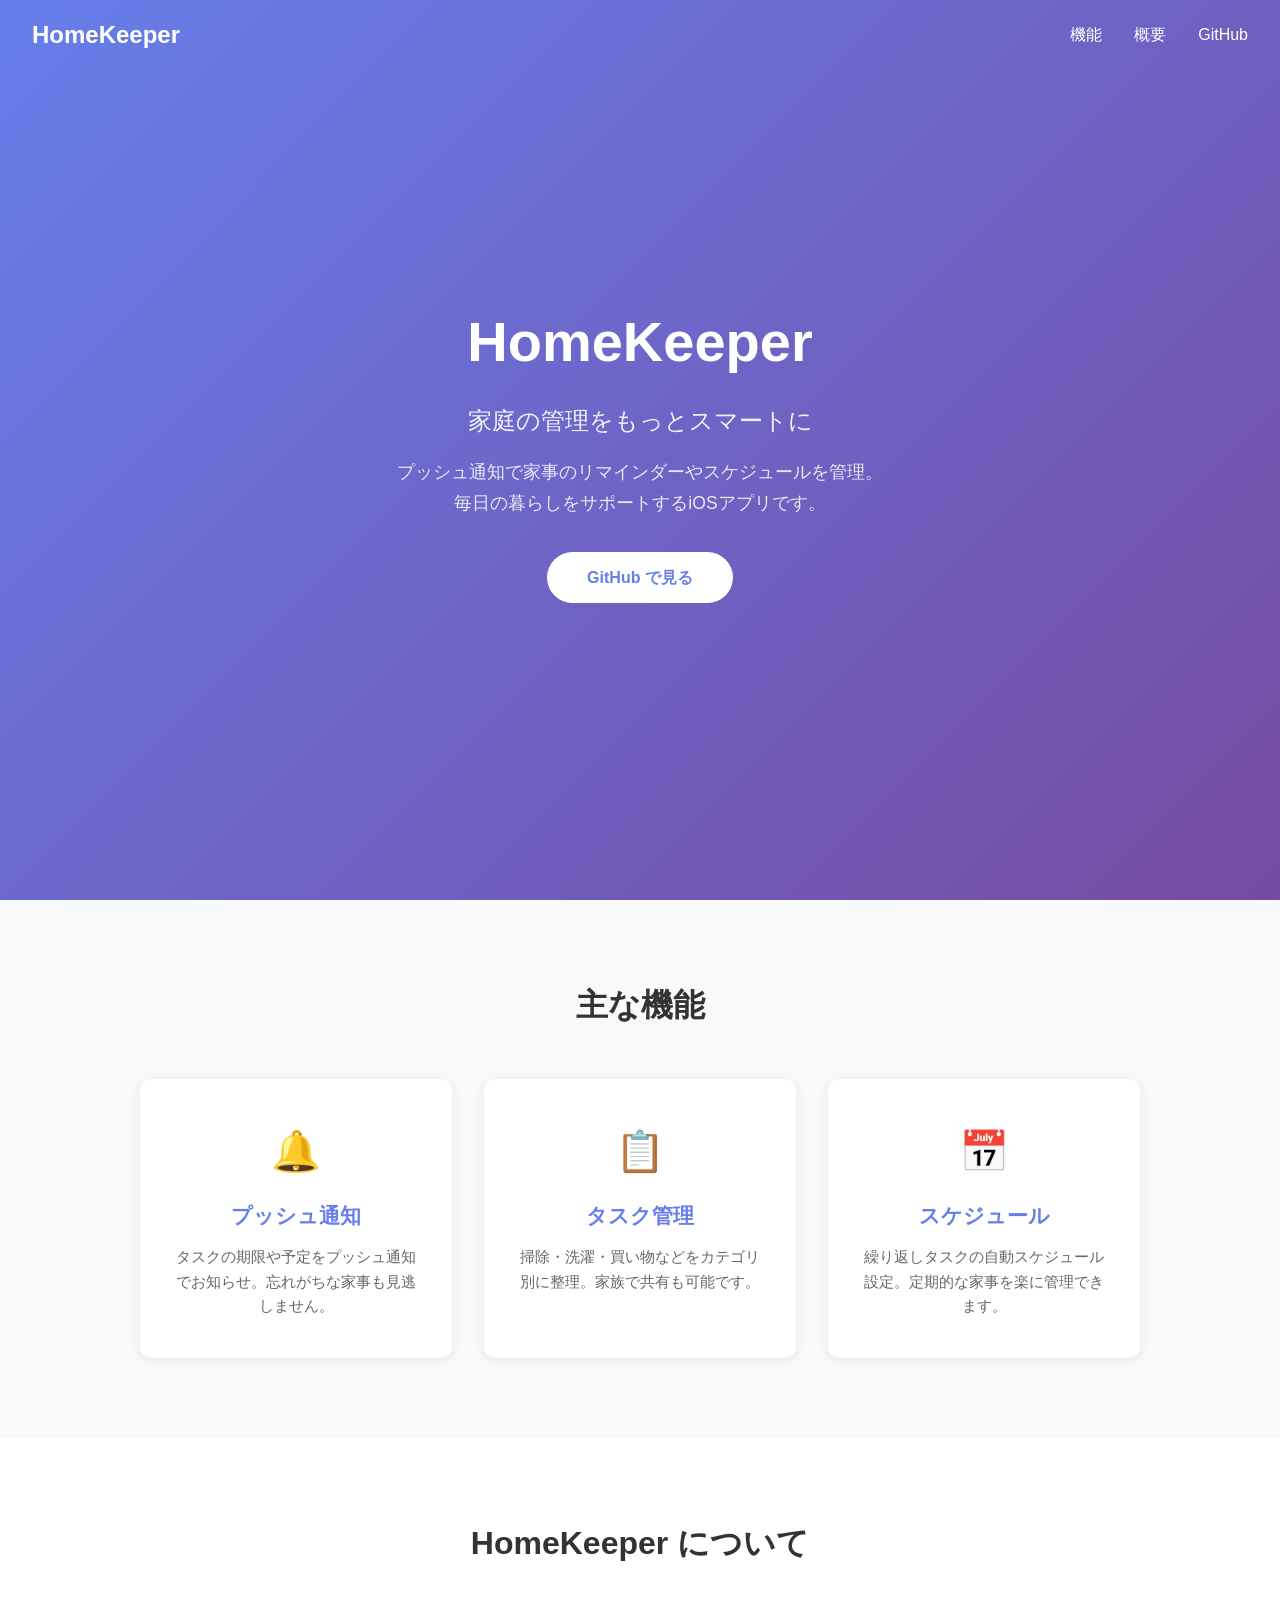
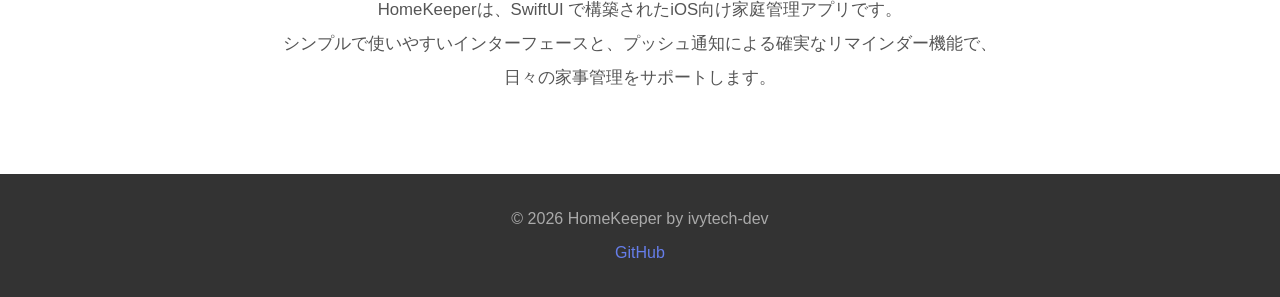
==== docs/index.html @ bed982c3 "Add project structure with LP, iOS app, and push notification management - README.md: project overvi" ====
<!DOCTYPE html>
<html lang="ja">
<head>
  <meta charset="UTF-8">
  <meta name="viewport" content="width=device-width, initial-scale=1.0">
  <title>HomeKeeper - 家庭管理アプリ</title>
  <link rel="stylesheet" href="css/style.css">
</head>
<body>
  <header class="hero">
    <nav class="nav">
      <div class="nav-brand">HomeKeeper</div>
      <ul class="nav-links">
        <li><a href="#features">機能</a></li>
        <li><a href="#about">概要</a></li>
        <li><a href="https://github.com/ivytech-dev/HomeKeeper">GitHub</a></li>
      </ul>
    </nav>
    <div class="hero-content">
      <h1>HomeKeeper</h1>
      <p class="hero-subtitle">家庭の管理をもっとスマートに</p>
      <p class="hero-description">プッシュ通知で家事のリマインダーやスケジュールを管理。<br>毎日の暮らしをサポートするiOSアプリです。</p>
      <a href="https://github.com/ivytech-dev/HomeKeeper" class="cta-button">GitHub で見る</a>
    </div>
  </header>

  <section id="features" class="features">
    <h2>主な機能</h2>
    <div class="feature-grid">
      <div class="feature-card">
        <div class="feature-icon">&#128276;</div>
        <h3>プッシュ通知</h3>
        <p>タスクの期限や予定をプッシュ通知でお知らせ。忘れがちな家事も見逃しません。</p>
      </div>
      <div class="feature-card">
        <div class="feature-icon">&#128203;</div>
        <h3>タスク管理</h3>
        <p>掃除・洗濯・買い物などをカテゴリ別に整理。家族で共有も可能です。</p>
      </div>
      <div class="feature-card">
        <div class="feature-icon">&#128197;</div>
        <h3>スケジュール</h3>
        <p>繰り返しタスクの自動スケジュール設定。定期的な家事を楽に管理できます。</p>
      </div>
    </div>
  </section>

  <section id="about" class="about">
    <h2>HomeKeeper について</h2>
    <p>HomeKeeperは、SwiftUI で構築されたiOS向け家庭管理アプリです。<br>
    シンプルで使いやすいインターフェースと、プッシュ通知による確実なリマインダー機能で、<br>
    日々の家事管理をサポートします。</p>
  </section>

  <footer class="footer">
    <p>&copy; 2026 HomeKeeper by ivytech-dev</p>
    <p><a href="https://github.com/ivytech-dev/HomeKeeper">GitHub</a></p>
  </footer>
</body>
</html>
---- docs/css/style.css ----
* {
  margin: 0;
  padding: 0;
  box-sizing: border-box;
}

body {
  font-family: -apple-system, BlinkMacSystemFont, "Hiragino Sans", "Hiragino Kaku Gothic ProN", Meiryo, sans-serif;
  color: #333;
  line-height: 1.6;
}

/* Navigation */
.nav {
  display: flex;
  justify-content: space-between;
  align-items: center;
  padding: 1rem 2rem;
  position: absolute;
  top: 0;
  left: 0;
  right: 0;
  z-index: 10;
}

.nav-brand {
  font-size: 1.5rem;
  font-weight: 700;
  color: #fff;
}

.nav-links {
  list-style: none;
  display: flex;
  gap: 2rem;
}

.nav-links a {
  color: #fff;
  text-decoration: none;
  font-weight: 500;
  transition: opacity 0.2s;
}

.nav-links a:hover {
  opacity: 0.8;
}

/* Hero */
.hero {
  background: linear-gradient(135deg, #667eea 0%, #764ba2 100%);
  color: #fff;
  min-height: 100vh;
  display: flex;
  flex-direction: column;
  justify-content: center;
  align-items: center;
  text-align: center;
  padding: 2rem;
  position: relative;
}

.hero-content h1 {
  font-size: 3.5rem;
  font-weight: 800;
  margin-bottom: 1rem;
}

.hero-subtitle {
  font-size: 1.5rem;
  font-weight: 300;
  margin-bottom: 1rem;
  opacity: 0.9;
}

.hero-description {
  font-size: 1.1rem;
  opacity: 0.85;
  margin-bottom: 2rem;
  line-height: 1.8;
}

.cta-button {
  display: inline-block;
  padding: 0.8rem 2.5rem;
  background: #fff;
  color: #667eea;
  text-decoration: none;
  border-radius: 50px;
  font-weight: 600;
  font-size: 1rem;
  transition: transform 0.2s, box-shadow 0.2s;
}

.cta-button:hover {
  transform: translateY(-2px);
  box-shadow: 0 8px 25px rgba(0, 0, 0, 0.15);
}

/* Features */
.features {
  padding: 5rem 2rem;
  text-align: center;
  background: #f8f9fa;
}

.features h2 {
  font-size: 2rem;
  margin-bottom: 3rem;
  color: #333;
}

.feature-grid {
  display: grid;
  grid-template-columns: repeat(auto-fit, minmax(280px, 1fr));
  gap: 2rem;
  max-width: 1000px;
  margin: 0 auto;
}

.feature-card {
  background: #fff;
  padding: 2.5rem 2rem;
  border-radius: 12px;
  box-shadow: 0 2px 12px rgba(0, 0, 0, 0.08);
  transition: transform 0.2s;
}

.feature-card:hover {
  transform: translateY(-4px);
}

.feature-icon {
  font-size: 2.5rem;
  margin-bottom: 1rem;
}

.feature-card h3 {
  font-size: 1.3rem;
  margin-bottom: 0.8rem;
  color: #667eea;
}

.feature-card p {
  color: #666;
  font-size: 0.95rem;
}

/* About */
.about {
  padding: 5rem 2rem;
  text-align: center;
  max-width: 800px;
  margin: 0 auto;
}

.about h2 {
  font-size: 2rem;
  margin-bottom: 1.5rem;
}

.about p {
  color: #555;
  font-size: 1.05rem;
  line-height: 2;
}

/* Footer */
.footer {
  background: #333;
  color: #aaa;
  text-align: center;
  padding: 2rem;
}

.footer a {
  color: #667eea;
  text-decoration: none;
}

.footer p + p {
  margin-top: 0.5rem;
}

/* Responsive */
@media (max-width: 768px) {
  .hero-content h1 {
    font-size: 2.5rem;
  }

  .hero-subtitle {
    font-size: 1.2rem;
  }

  .nav-links {
    gap: 1rem;
    font-size: 0.9rem;
  }

  .feature-grid {
    grid-template-columns: 1fr;
  }
}
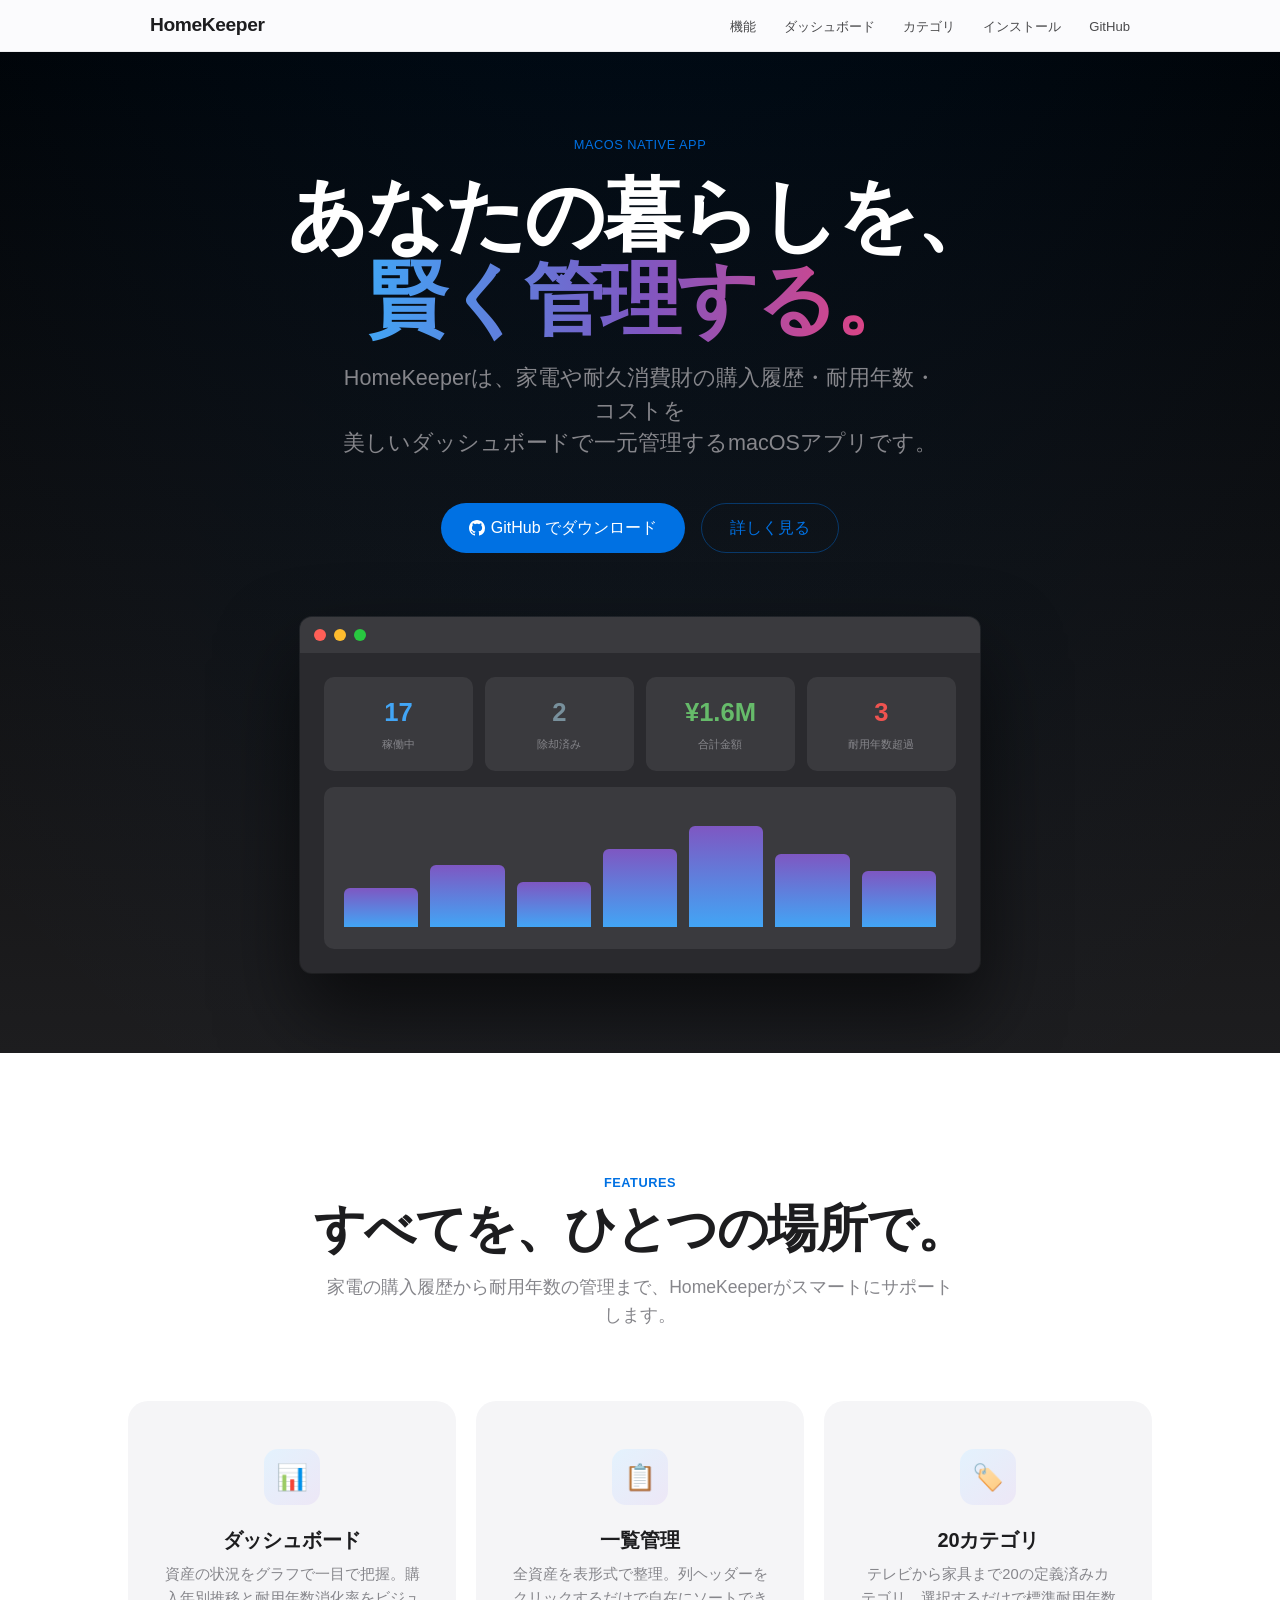
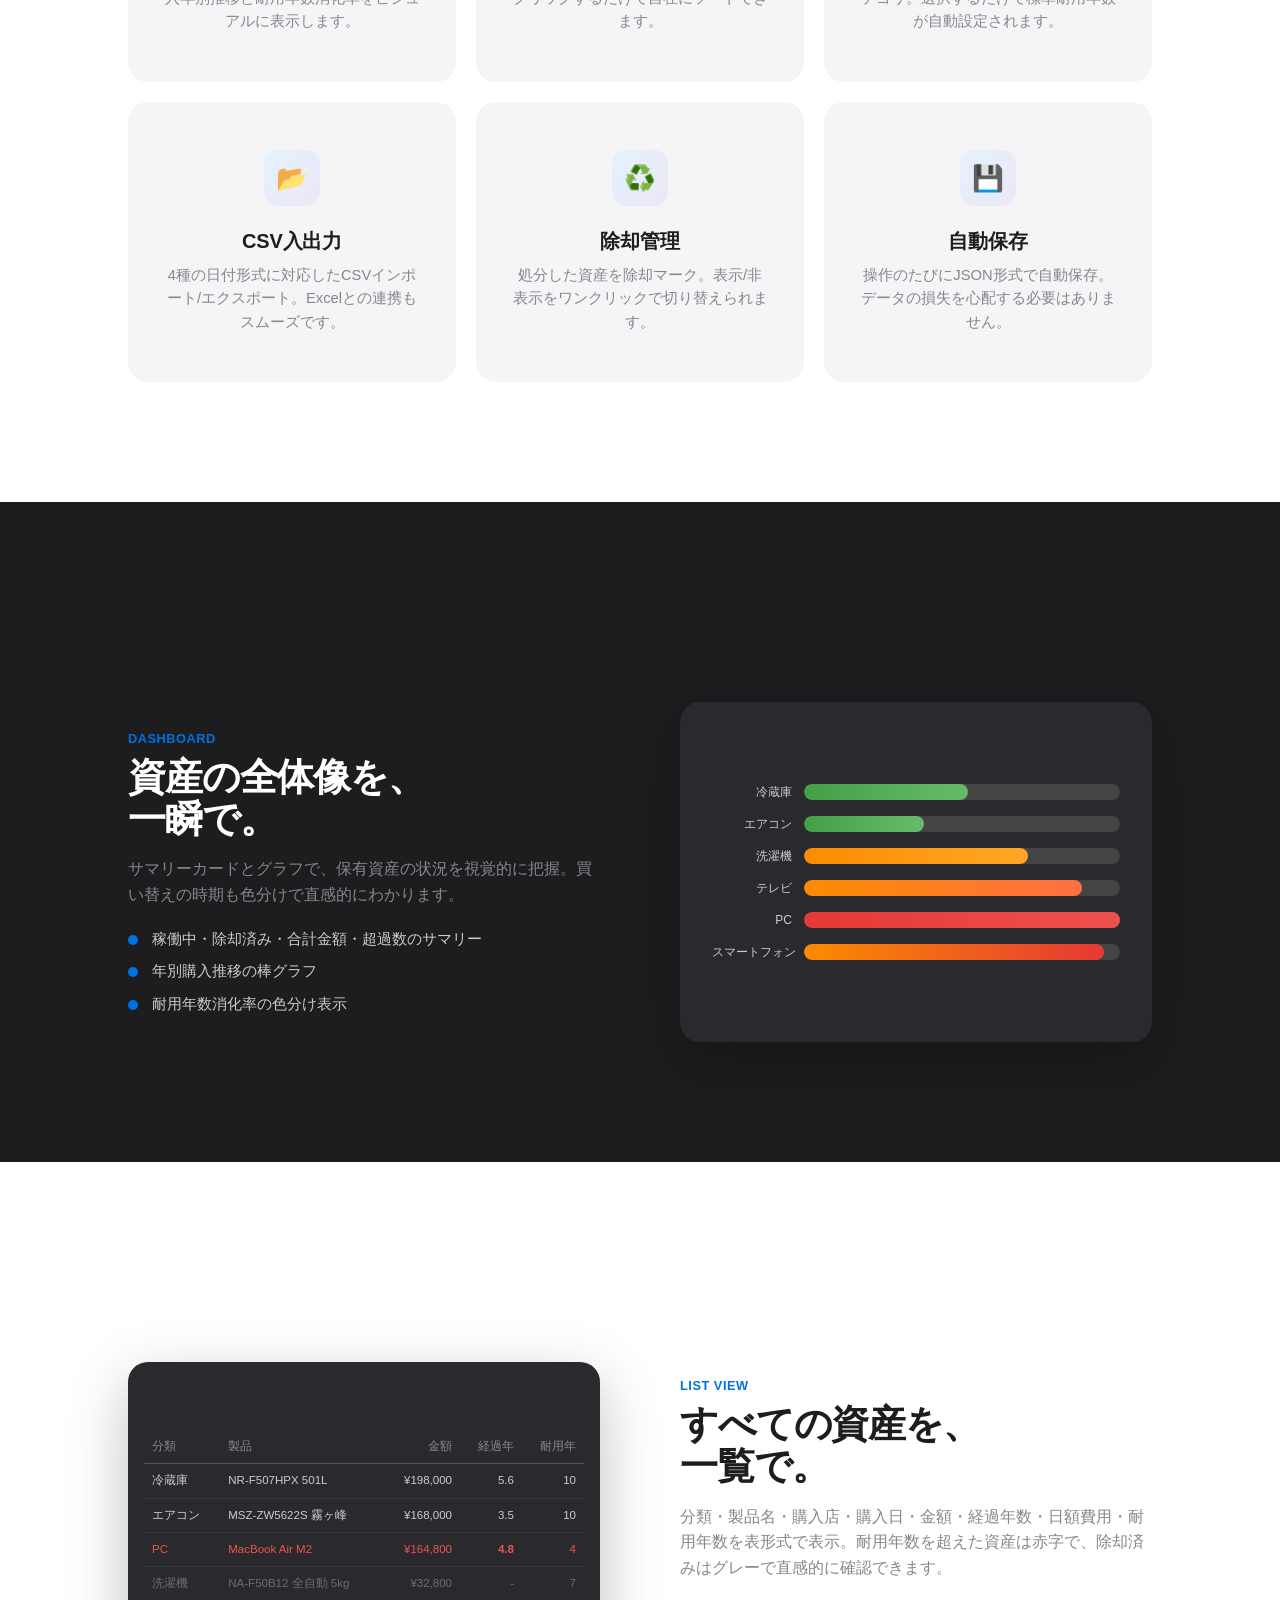
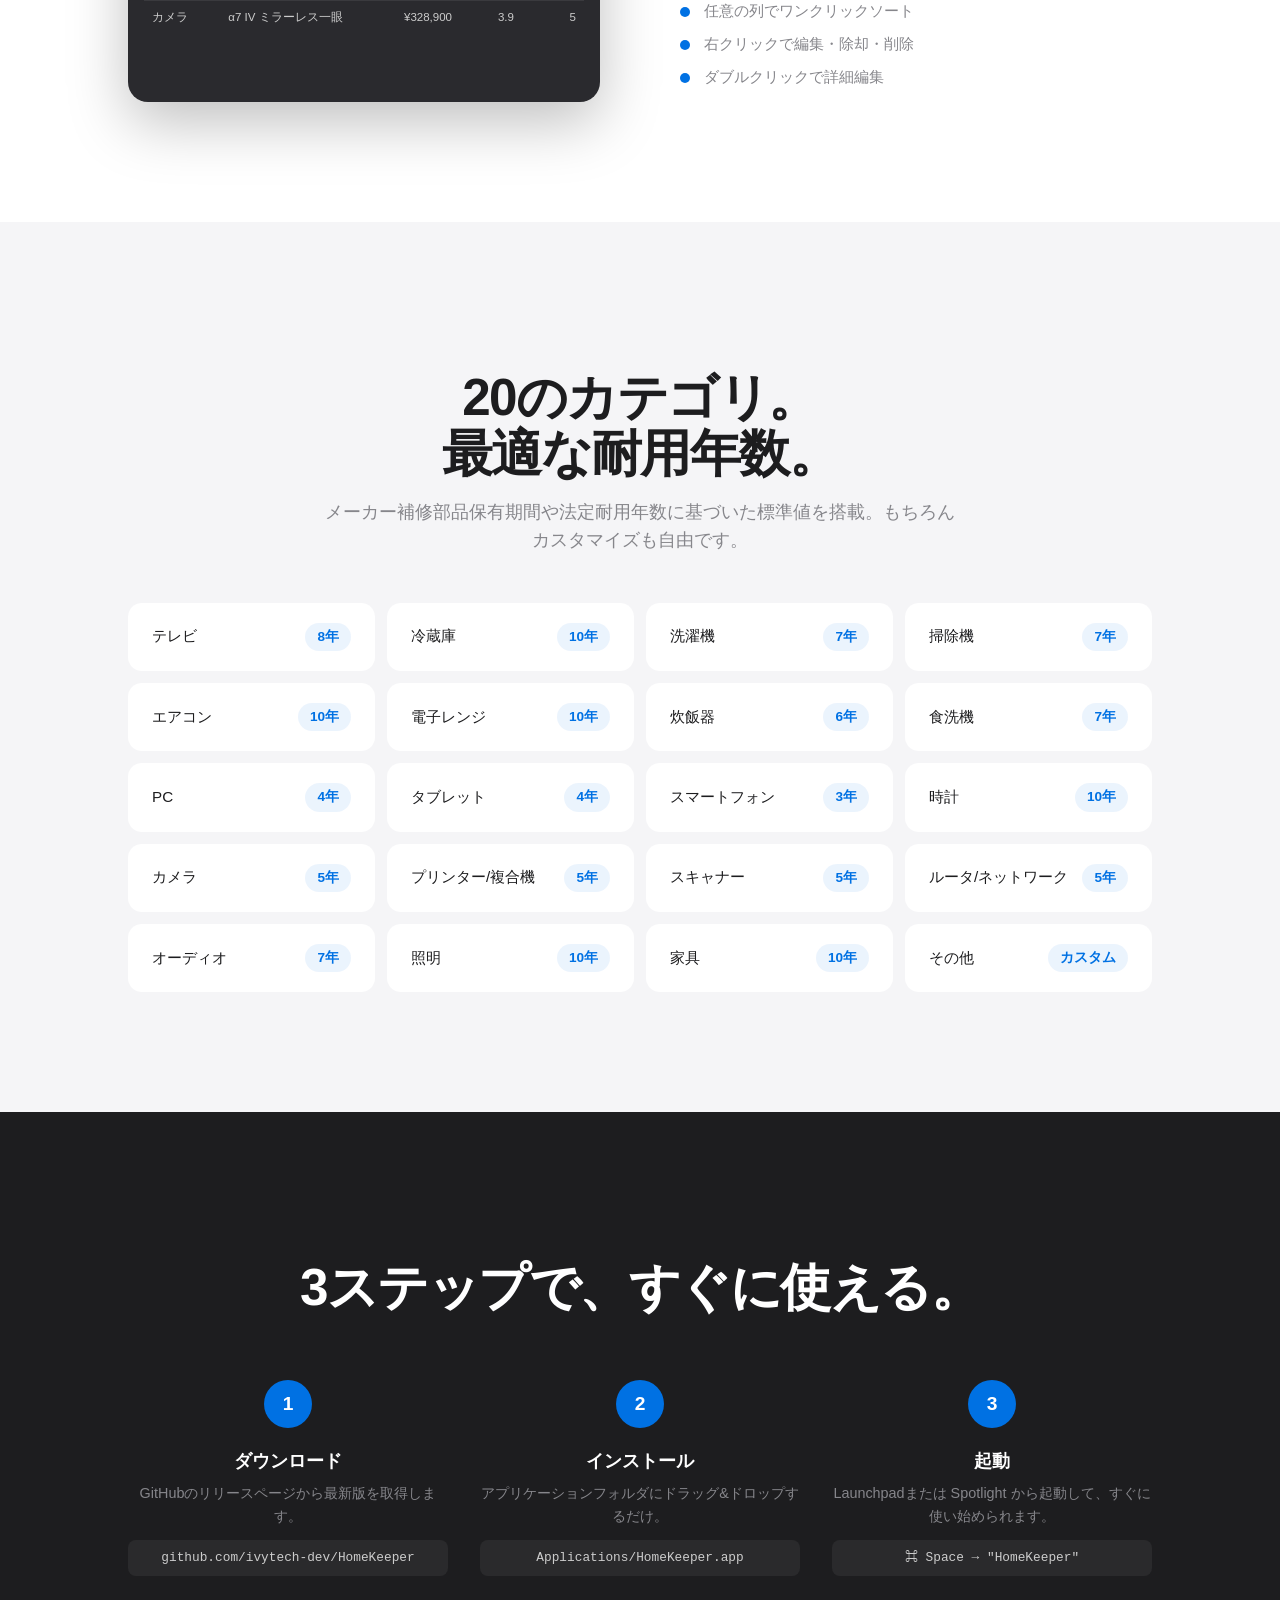
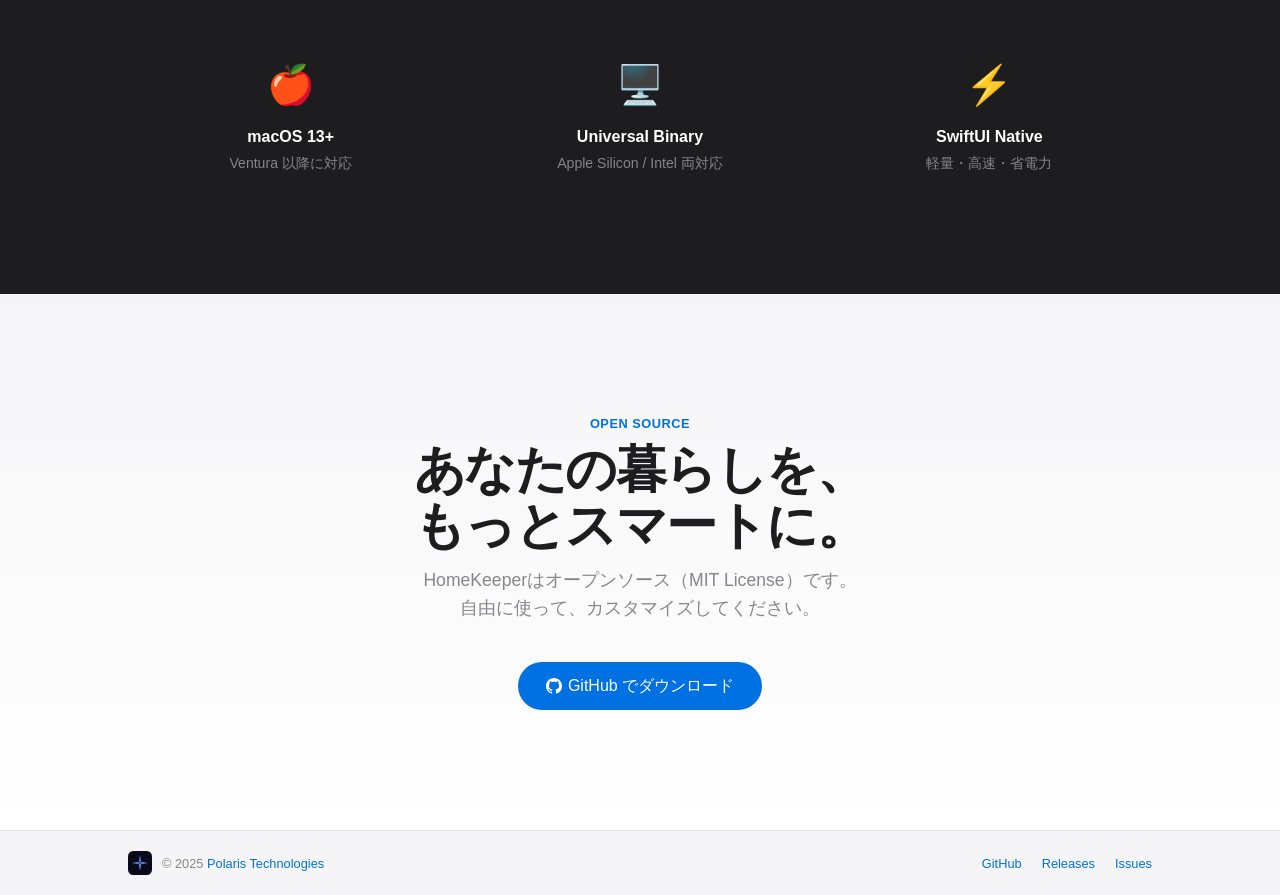
==== commit c7fd773b: "Rebuild LP and app based on IVYTECH data for macOS asset management - Replace LP with Apple-style la" ====
--- a/docs/index.html
+++ b/docs/index.html
@@ -1,60 +1,712 @@
 <!DOCTYPE html>
 <html lang="ja">
 <head>
-  <meta charset="UTF-8">
-  <meta name="viewport" content="width=device-width, initial-scale=1.0">
-  <title>HomeKeeper - 家庭管理アプリ</title>
-  <link rel="stylesheet" href="css/style.css">
+    <meta charset="UTF-8">
+    <meta name="viewport" content="width=device-width, initial-scale=1.0">
+    <title>HomeKeeper - 家電・耐久消費財管理アプリ for macOS</title>
+    <meta name="description" content="HomeKeeperは、macOSネイティブの家電・耐久消費財管理アプリです。購入履歴、耐用年数、コストを美しいダッシュボードで一元管理。">
+    <style>
+        *, *::before, *::after { margin: 0; padding: 0; box-sizing: border-box; }
+
+        :root {
+            --blue: #0071e3;
+            --blue-hover: #0077ED;
+            --black: #1d1d1f;
+            --gray-dark: #86868b;
+            --gray-light: #f5f5f7;
+            --white: #ffffff;
+            --nav-h: 52px;
+        }
+
+        html { scroll-behavior: smooth; -webkit-font-smoothing: antialiased; }
+
+        body {
+            font-family: -apple-system, BlinkMacSystemFont, 'SF Pro Display', 'SF Pro Text', 'Helvetica Neue', Arial, sans-serif;
+            color: var(--black);
+            background: var(--white);
+            line-height: 1.5;
+            overflow-x: hidden;
+        }
+
+        /* ── Nav ────────────────────────────────── */
+        nav {
+            position: fixed; top: 0; width: 100%; z-index: 100;
+            height: var(--nav-h);
+            background: rgba(251,251,253,0.8);
+            backdrop-filter: saturate(180%) blur(20px);
+            -webkit-backdrop-filter: saturate(180%) blur(20px);
+            border-bottom: 1px solid rgba(0,0,0,0.06);
+        }
+        .nav-inner {
+            max-width: 1024px; margin: 0 auto; height: 100%;
+            padding: 0 22px;
+            display: flex; align-items: center; justify-content: space-between;
+        }
+        .nav-logo {
+            font-size: 1.2rem; font-weight: 700; color: var(--black);
+            text-decoration: none; letter-spacing: -0.02em;
+        }
+        .nav-links { display: flex; gap: 28px; list-style: none; }
+        .nav-links a {
+            color: var(--black); text-decoration: none;
+            font-size: 0.82rem; font-weight: 400; opacity: 0.8;
+            transition: opacity 0.3s;
+        }
+        .nav-links a:hover { opacity: 1; }
+
+        @media (max-width: 734px) {
+            .nav-links { gap: 16px; }
+            .nav-links a { font-size: 0.75rem; }
+        }
+
+        /* ── Hero (Dark) ────────────────────────── */
+        .hero {
+            margin-top: var(--nav-h);
+            min-height: calc(100vh - var(--nav-h));
+            background: linear-gradient(180deg, #000 0%, #1d1d1f 100%);
+            display: flex; align-items: center; justify-content: center;
+            text-align: center; padding: 80px 24px;
+            position: relative; overflow: hidden;
+        }
+        .hero::before {
+            content: '';
+            position: absolute; top: -50%; left: -50%;
+            width: 200%; height: 200%;
+            background: radial-gradient(ellipse at 50% 0%, rgba(0,113,227,0.12) 0%, transparent 60%);
+            pointer-events: none;
+        }
+        .hero-inner { position: relative; max-width: 800px; }
+        .hero-badge {
+            display: inline-block;
+            font-size: 0.8rem; font-weight: 500; letter-spacing: 0.04em;
+            color: var(--blue); margin-bottom: 20px;
+            text-transform: uppercase;
+        }
+        .hero h1 {
+            font-size: clamp(3rem, 8vw, 5rem);
+            font-weight: 700; letter-spacing: -0.04em;
+            line-height: 1.05; color: #fff;
+            margin-bottom: 20px;
+        }
+        .hero h1 .gradient {
+            background: linear-gradient(90deg, #42a5f5, #7e57c2, #ec407a);
+            -webkit-background-clip: text; -webkit-text-fill-color: transparent;
+            background-clip: text;
+        }
+        .hero-sub {
+            font-size: clamp(1.05rem, 2.5vw, 1.35rem);
+            color: var(--gray-dark); font-weight: 400;
+            max-width: 600px; margin: 0 auto 44px;
+            line-height: 1.5;
+        }
+        .hero-cta { display: flex; gap: 16px; justify-content: center; flex-wrap: wrap; }
+        .btn {
+            display: inline-flex; align-items: center; gap: 6px;
+            font-family: inherit; font-size: 1rem; font-weight: 400;
+            border: none; border-radius: 980px; cursor: pointer;
+            padding: 12px 28px; text-decoration: none;
+            transition: background 0.3s, transform 0.2s;
+        }
+        .btn-blue { background: var(--blue); color: #fff; }
+        .btn-blue:hover { background: var(--blue-hover); }
+        .btn-outline {
+            background: transparent; color: var(--blue);
+            border: 1px solid rgba(0,113,227,0.4);
+        }
+        .btn-outline:hover { background: rgba(0,113,227,0.08); }
+        .btn svg { width: 16px; height: 16px; fill: currentColor; }
+
+        .hero-app-preview {
+            margin-top: 64px;
+            max-width: 680px; width: 100%; margin-left: auto; margin-right: auto;
+        }
+        .window-mock {
+            background: #2a2a2e; border-radius: 12px;
+            overflow: hidden;
+            box-shadow: 0 40px 80px rgba(0,0,0,0.6), 0 0 0 1px rgba(255,255,255,0.08);
+        }
+        .window-titlebar {
+            height: 36px; background: #3a3a3e;
+            display: flex; align-items: center; padding: 0 14px; gap: 8px;
+        }
+        .dot { width: 12px; height: 12px; border-radius: 50%; }
+        .dot-r { background: #ff5f57; }
+        .dot-y { background: #febc2e; }
+        .dot-g { background: #28c840; }
+        .window-body {
+            padding: 24px; min-height: 320px;
+            display: grid; gap: 16px;
+        }
+        .mock-cards { display: grid; grid-template-columns: repeat(4,1fr); gap: 12px; }
+        .mock-card {
+            background: #3a3a3e; border-radius: 10px; padding: 16px;
+            text-align: center;
+        }
+        .mock-card .num { font-size: 1.6rem; font-weight: 700; color: #fff; }
+        .mock-card .lbl { font-size: 0.7rem; color: var(--gray-dark); margin-top: 4px; }
+        .mock-chart {
+            background: #3a3a3e; border-radius: 10px; padding: 20px;
+        }
+        .chart-bars { display: flex; align-items: flex-end; gap: 12px; height: 120px; padding-top: 8px; }
+        .chart-bar {
+            flex: 1; border-radius: 6px 6px 0 0;
+            transition: height 1.5s cubic-bezier(0.22,1,0.36,1);
+        }
+
+        @media (max-width: 734px) {
+            .hero { padding: 60px 20px; }
+            .mock-cards { grid-template-columns: repeat(2,1fr); }
+            .chart-bars { height: 80px; }
+        }
+
+        /* ── Section base ───────────────────────── */
+        .section { padding: 120px 24px; }
+        .section-inner { max-width: 1024px; margin: 0 auto; }
+        .section-light { background: var(--white); }
+        .section-gray { background: var(--gray-light); }
+        .section-dark { background: var(--black); color: #fff; }
+        .section-dark .label { color: var(--blue); }
+        .section-dark .desc { color: var(--gray-dark); }
+
+        .label {
+            font-size: 0.8rem; font-weight: 600; letter-spacing: 0.04em;
+            text-transform: uppercase; color: var(--blue);
+            margin-bottom: 8px;
+        }
+        .heading {
+            font-size: clamp(2rem, 5vw, 3.2rem);
+            font-weight: 700; letter-spacing: -0.03em;
+            line-height: 1.1; margin-bottom: 16px;
+        }
+        .desc {
+            font-size: 1.1rem; color: var(--gray-dark);
+            max-width: 640px; line-height: 1.6;
+        }
+        .center { text-align: center; }
+        .center .desc { margin: 0 auto; }
+
+        @media (max-width: 734px) {
+            .section { padding: 80px 20px; }
+        }
+
+        /* ── Features (Apple-style stacked) ─────── */
+        .features-grid {
+            margin-top: 72px;
+            display: grid; grid-template-columns: repeat(3,1fr); gap: 20px;
+        }
+        .f-card {
+            background: var(--gray-light); border-radius: 20px;
+            padding: 48px 36px; text-align: center;
+            transition: transform 0.4s cubic-bezier(0.22,1,0.36,1), box-shadow 0.4s;
+        }
+        .f-card:hover {
+            transform: scale(1.02);
+            box-shadow: 0 12px 40px rgba(0,0,0,0.06);
+        }
+        .f-icon {
+            width: 56px; height: 56px; border-radius: 14px;
+            display: inline-flex; align-items: center; justify-content: center;
+            font-size: 1.6rem; margin-bottom: 20px;
+            background: linear-gradient(135deg, #e3f2fd, #ede7f6);
+        }
+        .f-card h3 {
+            font-size: 1.25rem; font-weight: 600; letter-spacing: -0.01em;
+            margin-bottom: 8px;
+        }
+        .f-card p { font-size: 0.92rem; color: var(--gray-dark); line-height: 1.6; }
+
+        @media (max-width: 734px) {
+            .features-grid { grid-template-columns: 1fr; gap: 16px; }
+            .f-card { padding: 36px 24px; }
+        }
+
+        /* ── Highlights (side-by-side) ──────────── */
+        .highlight {
+            display: grid; grid-template-columns: 1fr 1fr; gap: 80px;
+            align-items: center; margin-top: 80px;
+        }
+        .highlight.reverse { direction: rtl; }
+        .highlight.reverse > * { direction: ltr; }
+        .hl-visual {
+            border-radius: 20px; overflow: hidden;
+            background: #2a2a2e;
+            box-shadow: 0 20px 60px rgba(0,0,0,0.25);
+        }
+        .hl-visual-inner {
+            padding: 32px; min-height: 340px;
+            display: flex; flex-direction: column; justify-content: center;
+        }
+        .hl-text .label { margin-bottom: 8px; }
+        .hl-text .heading { font-size: clamp(1.6rem, 4vw, 2.4rem); margin-bottom: 16px; }
+        .hl-text .desc { font-size: 1rem; }
+        .hl-text ul {
+            list-style: none; margin-top: 20px;
+            display: flex; flex-direction: column; gap: 10px;
+        }
+        .hl-text li {
+            font-size: 0.95rem; color: var(--gray-dark);
+            padding-left: 24px; position: relative;
+        }
+        .hl-text li::before {
+            content: ''; position: absolute; left: 0; top: 7px;
+            width: 10px; height: 10px; border-radius: 50%;
+            background: var(--blue);
+        }
+
+        /* Life gauge mini chart */
+        .life-gauges { display: flex; flex-direction: column; gap: 14px; }
+        .gauge-row { display: flex; align-items: center; gap: 12px; }
+        .gauge-label { color: #ccc; font-size: 0.75rem; width: 80px; text-align: right; white-space: nowrap; }
+        .gauge-bar { flex: 1; height: 16px; background: #444; border-radius: 8px; overflow: hidden; }
+        .gauge-fill { height: 100%; border-radius: 8px; transition: width 1.5s cubic-bezier(0.22,1,0.36,1); }
+
+        @media (max-width: 734px) {
+            .highlight, .highlight.reverse { grid-template-columns: 1fr; gap: 40px; direction: ltr; }
+            .hl-visual-inner { min-height: 240px; padding: 24px; }
+        }
+
+        /* ── Category table ─────────────────────── */
+        .cat-grid {
+            margin-top: 48px;
+            display: grid; grid-template-columns: repeat(auto-fill, minmax(220px, 1fr)); gap: 12px;
+        }
+        .cat-item {
+            background: var(--white); border-radius: 14px;
+            padding: 20px 24px;
+            display: flex; justify-content: space-between; align-items: center;
+            transition: transform 0.3s, box-shadow 0.3s;
+        }
+        .section-gray .cat-item { background: var(--white); }
+        .cat-item:hover { transform: translateY(-2px); box-shadow: 0 8px 24px rgba(0,0,0,0.06); }
+        .cat-name { font-size: 0.95rem; font-weight: 500; }
+        .cat-years {
+            font-size: 0.85rem; font-weight: 600; color: var(--blue);
+            background: rgba(0,113,227,0.08); padding: 4px 12px;
+            border-radius: 980px;
+        }
+
+        /* ── Steps ──────────────────────────────── */
+        .steps { margin-top: 64px; display: grid; grid-template-columns: repeat(3,1fr); gap: 32px; }
+        .step-card { text-align: center; }
+        .step-num {
+            width: 48px; height: 48px; border-radius: 50%;
+            background: var(--blue); color: #fff;
+            font-size: 1.2rem; font-weight: 700;
+            display: inline-flex; align-items: center; justify-content: center;
+            margin-bottom: 20px;
+        }
+        .step-card h3 { font-size: 1.1rem; font-weight: 600; margin-bottom: 8px; }
+        .step-card p { font-size: 0.9rem; color: var(--gray-dark); line-height: 1.6; }
+        .step-card code {
+            display: block; margin-top: 12px;
+            font-size: 0.8rem; color: var(--gray-dark);
+            background: var(--gray-light); padding: 8px 12px; border-radius: 8px;
+            font-family: 'SF Mono', Monaco, Menlo, monospace;
+        }
+        .section-dark .step-card code { background: rgba(255,255,255,0.06); color: #ccc; }
+
+        @media (max-width: 734px) {
+            .steps { grid-template-columns: 1fr; gap: 40px; }
+        }
+
+        /* ── System requirements ────────────────── */
+        .req-row {
+            margin-top: 48px;
+            display: grid; grid-template-columns: repeat(3,1fr); gap: 24px;
+        }
+        .req-item { text-align: center; }
+        .req-icon { font-size: 2.4rem; margin-bottom: 12px; }
+        .req-item h4 { font-size: 1rem; font-weight: 600; margin-bottom: 4px; }
+        .req-item p { font-size: 0.88rem; color: var(--gray-dark); }
+        .section-dark .req-item p { color: var(--gray-dark); }
+
+        @media (max-width: 734px) {
+            .req-row { grid-template-columns: 1fr; gap: 32px; }
+        }
+
+        /* ── CTA ────────────────────────────────── */
+        .cta {
+            padding: 120px 24px;
+            text-align: center;
+            background: linear-gradient(180deg, var(--gray-light) 0%, var(--white) 100%);
+        }
+        .cta .heading { margin-bottom: 12px; }
+        .cta .desc { margin: 0 auto 40px; }
+
+        /* ── Footer ─────────────────────────────── */
+        footer {
+            padding: 20px 24px;
+            border-top: 1px solid rgba(0,0,0,0.08);
+            background: var(--gray-light);
+        }
+        .footer-inner {
+            max-width: 1024px; margin: 0 auto;
+            display: flex; justify-content: space-between; align-items: center;
+            flex-wrap: wrap; gap: 12px;
+        }
+        .footer-inner p { font-size: 0.8rem; color: var(--gray-dark); }
+        .footer-inner a { color: var(--blue); text-decoration: none; font-size: 0.8rem; }
+        .footer-inner a:hover { text-decoration: underline; }
+        .footer-links { display: flex; gap: 20px; }
+
+        /* ── Scroll reveal ──────────────────────── */
+        .reveal {
+            opacity: 0; transform: translateY(32px);
+            transition: opacity 0.8s cubic-bezier(0.22,1,0.36,1), transform 0.8s cubic-bezier(0.22,1,0.36,1);
+        }
+        .reveal.visible { opacity: 1; transform: translateY(0); }
+        .reveal-d1 { transition-delay: 0.1s; }
+        .reveal-d2 { transition-delay: 0.2s; }
+        .reveal-d3 { transition-delay: 0.3s; }
+        .reveal-d4 { transition-delay: 0.4s; }
+        .reveal-d5 { transition-delay: 0.5s; }
+    </style>
 </head>
 <body>
-  <header class="hero">
-    <nav class="nav">
-      <div class="nav-brand">HomeKeeper</div>
-      <ul class="nav-links">
-        <li><a href="#features">機能</a></li>
-        <li><a href="#about">概要</a></li>
-        <li><a href="https://github.com/ivytech-dev/HomeKeeper">GitHub</a></li>
-      </ul>
-    </nav>
-    <div class="hero-content">
-      <h1>HomeKeeper</h1>
-      <p class="hero-subtitle">家庭の管理をもっとスマートに</p>
-      <p class="hero-description">プッシュ通知で家事のリマインダーやスケジュールを管理。<br>毎日の暮らしをサポートするiOSアプリです。</p>
-      <a href="https://github.com/ivytech-dev/HomeKeeper" class="cta-button">GitHub で見る</a>
-    </div>
-  </header>
-
-  <section id="features" class="features">
-    <h2>主な機能</h2>
-    <div class="feature-grid">
-      <div class="feature-card">
-        <div class="feature-icon">&#128276;</div>
-        <h3>プッシュ通知</h3>
-        <p>タスクの期限や予定をプッシュ通知でお知らせ。忘れがちな家事も見逃しません。</p>
-      </div>
-      <div class="feature-card">
-        <div class="feature-icon">&#128203;</div>
-        <h3>タスク管理</h3>
-        <p>掃除・洗濯・買い物などをカテゴリ別に整理。家族で共有も可能です。</p>
-      </div>
-      <div class="feature-card">
-        <div class="feature-icon">&#128197;</div>
-        <h3>スケジュール</h3>
-        <p>繰り返しタスクの自動スケジュール設定。定期的な家事を楽に管理できます。</p>
-      </div>
-    </div>
-  </section>
-
-  <section id="about" class="about">
-    <h2>HomeKeeper について</h2>
-    <p>HomeKeeperは、SwiftUI で構築されたiOS向け家庭管理アプリです。<br>
-    シンプルで使いやすいインターフェースと、プッシュ通知による確実なリマインダー機能で、<br>
-    日々の家事管理をサポートします。</p>
-  </section>
-
-  <footer class="footer">
-    <p>&copy; 2026 HomeKeeper by ivytech-dev</p>
-    <p><a href="https://github.com/ivytech-dev/HomeKeeper">GitHub</a></p>
-  </footer>
+
+<!-- Nav -->
+<nav>
+    <div class="nav-inner">
+        <a href="#" class="nav-logo">HomeKeeper</a>
+        <ul class="nav-links">
+            <li><a href="#features">機能</a></li>
+            <li><a href="#dashboard">ダッシュボード</a></li>
+            <li><a href="#categories">カテゴリ</a></li>
+            <li><a href="#install">インストール</a></li>
+            <li><a href="https://github.com/ivytech-dev/HomeKeeper">GitHub</a></li>
+        </ul>
+    </div>
+</nav>
+
+<!-- Hero -->
+<section class="hero">
+    <div class="hero-inner">
+        <p class="hero-badge reveal">macOS Native App</p>
+        <h1 class="reveal reveal-d1">
+            あなたの暮らしを、<br><span class="gradient">賢く管理する。</span>
+        </h1>
+        <p class="hero-sub reveal reveal-d2">
+            HomeKeeperは、家電や耐久消費財の購入履歴・耐用年数・コストを<br>
+            美しいダッシュボードで一元管理するmacOSアプリです。
+        </p>
+        <div class="hero-cta reveal reveal-d3">
+            <a href="https://github.com/ivytech-dev/HomeKeeper/releases" class="btn btn-blue">
+                <svg viewBox="0 0 16 16"><path d="M8 0C3.58 0 0 3.58 0 8c0 3.54 2.29 6.53 5.47 7.59.4.07.55-.17.55-.38 0-.19-.01-.82-.01-1.49-2.01.37-2.53-.49-2.69-.94-.09-.23-.48-.94-.82-1.13-.28-.15-.68-.52-.01-.53.63-.01 1.08.58 1.23.82.72 1.21 1.87.87 2.33.66.07-.52.28-.87.51-1.07-1.78-.2-3.64-.89-3.64-3.95 0-.87.31-1.59.82-2.15-.08-.2-.36-1.02.08-2.12 0 0 .67-.21 2.2.82.64-.18 1.32-.27 2-.27.68 0 1.36.09 2 .27 1.53-1.04 2.2-.82 2.2-.82.44 1.1.16 1.92.08 2.12.51.56.82 1.27.82 2.15 0 3.07-1.87 3.75-3.65 3.95.29.25.54.73.54 1.48 0 1.07-.01 1.93-.01 2.2 0 .21.15.46.55.38A8.01 8.01 0 0016 8c0-4.42-3.58-8-8-8z"/></svg>
+                GitHub でダウンロード
+            </a>
+            <a href="#features" class="btn btn-outline">詳しく見る</a>
+        </div>
+
+        <!-- App Preview Mock -->
+        <div class="hero-app-preview reveal reveal-d4">
+            <div class="window-mock">
+                <div class="window-titlebar">
+                    <span class="dot dot-r"></span>
+                    <span class="dot dot-y"></span>
+                    <span class="dot dot-g"></span>
+                </div>
+                <div class="window-body">
+                    <div class="mock-cards">
+                        <div class="mock-card">
+                            <div class="num" style="color:#42a5f5">17</div>
+                            <div class="lbl">稼働中</div>
+                        </div>
+                        <div class="mock-card">
+                            <div class="num" style="color:#78909c">2</div>
+                            <div class="lbl">除却済み</div>
+                        </div>
+                        <div class="mock-card">
+                            <div class="num" style="color:#66bb6a">¥1.6M</div>
+                            <div class="lbl">合計金額</div>
+                        </div>
+                        <div class="mock-card">
+                            <div class="num" style="color:#ef5350">3</div>
+                            <div class="lbl">耐用年数超過</div>
+                        </div>
+                    </div>
+                    <div class="mock-chart">
+                        <div class="chart-bars" id="heroChart">
+                            <div class="chart-bar" style="background:linear-gradient(to top,#42a5f5,#7e57c2);height:0%"></div>
+                            <div class="chart-bar" style="background:linear-gradient(to top,#42a5f5,#7e57c2);height:0%"></div>
+                            <div class="chart-bar" style="background:linear-gradient(to top,#42a5f5,#7e57c2);height:0%"></div>
+                            <div class="chart-bar" style="background:linear-gradient(to top,#42a5f5,#7e57c2);height:0%"></div>
+                            <div class="chart-bar" style="background:linear-gradient(to top,#42a5f5,#7e57c2);height:0%"></div>
+                            <div class="chart-bar" style="background:linear-gradient(to top,#42a5f5,#7e57c2);height:0%"></div>
+                            <div class="chart-bar" style="background:linear-gradient(to top,#42a5f5,#7e57c2);height:0%"></div>
+                        </div>
+                    </div>
+                </div>
+            </div>
+        </div>
+    </div>
+</section>
+
+<!-- Features -->
+<section class="section section-light" id="features">
+    <div class="section-inner center">
+        <p class="label reveal">Features</p>
+        <h2 class="heading reveal reveal-d1">すべてを、ひとつの場所で。</h2>
+        <p class="desc reveal reveal-d2">家電の購入履歴から耐用年数の管理まで、HomeKeeperがスマートにサポートします。</p>
+
+        <div class="features-grid">
+            <div class="f-card reveal reveal-d1">
+                <div class="f-icon">📊</div>
+                <h3>ダッシュボード</h3>
+                <p>資産の状況をグラフで一目で把握。購入年別推移と耐用年数消化率をビジュアルに表示します。</p>
+            </div>
+            <div class="f-card reveal reveal-d2">
+                <div class="f-icon">📋</div>
+                <h3>一覧管理</h3>
+                <p>全資産を表形式で整理。列ヘッダーをクリックするだけで自在にソートできます。</p>
+            </div>
+            <div class="f-card reveal reveal-d3">
+                <div class="f-icon">🏷️</div>
+                <h3>20カテゴリ</h3>
+                <p>テレビから家具まで20の定義済みカテゴリ。選択するだけで標準耐用年数が自動設定されます。</p>
+            </div>
+            <div class="f-card reveal reveal-d1">
+                <div class="f-icon">📂</div>
+                <h3>CSV入出力</h3>
+                <p>4種の日付形式に対応したCSVインポート/エクスポート。Excelとの連携もスムーズです。</p>
+            </div>
+            <div class="f-card reveal reveal-d2">
+                <div class="f-icon">♻️</div>
+                <h3>除却管理</h3>
+                <p>処分した資産を除却マーク。表示/非表示をワンクリックで切り替えられます。</p>
+            </div>
+            <div class="f-card reveal reveal-d3">
+                <div class="f-icon">💾</div>
+                <h3>自動保存</h3>
+                <p>操作のたびにJSON形式で自動保存。データの損失を心配する必要はありません。</p>
+            </div>
+        </div>
+    </div>
+</section>
+
+<!-- Dashboard Highlight -->
+<section class="section section-dark" id="dashboard">
+    <div class="section-inner">
+        <div class="highlight">
+            <div class="hl-text reveal">
+                <p class="label">Dashboard</p>
+                <h2 class="heading" style="color:#fff">資産の全体像を、<br>一瞬で。</h2>
+                <p class="desc">サマリーカードとグラフで、保有資産の状況を視覚的に把握。買い替えの時期も色分けで直感的にわかります。</p>
+                <ul>
+                    <li style="color:#ccc">稼働中・除却済み・合計金額・超過数のサマリー</li>
+                    <li style="color:#ccc">年別購入推移の棒グラフ</li>
+                    <li style="color:#ccc">耐用年数消化率の色分け表示</li>
+                </ul>
+            </div>
+            <div class="hl-visual reveal reveal-d2">
+                <div class="hl-visual-inner">
+                    <div class="life-gauges" id="gauges">
+                        <div class="gauge-row"><span class="gauge-label">冷蔵庫</span><div class="gauge-bar"><div class="gauge-fill" data-w="52" style="width:0;background:linear-gradient(90deg,#43a047,#66bb6a)"></div></div></div>
+                        <div class="gauge-row"><span class="gauge-label">エアコン</span><div class="gauge-bar"><div class="gauge-fill" data-w="38" style="width:0;background:linear-gradient(90deg,#43a047,#66bb6a)"></div></div></div>
+                        <div class="gauge-row"><span class="gauge-label">洗濯機</span><div class="gauge-bar"><div class="gauge-fill" data-w="71" style="width:0;background:linear-gradient(90deg,#fb8c00,#ffa726)"></div></div></div>
+                        <div class="gauge-row"><span class="gauge-label">テレビ</span><div class="gauge-bar"><div class="gauge-fill" data-w="88" style="width:0;background:linear-gradient(90deg,#fb8c00,#ff7043)"></div></div></div>
+                        <div class="gauge-row"><span class="gauge-label">PC</span><div class="gauge-bar"><div class="gauge-fill" data-w="110" style="width:0;background:linear-gradient(90deg,#e53935,#ef5350)"></div></div></div>
+                        <div class="gauge-row"><span class="gauge-label">スマートフォン</span><div class="gauge-bar"><div class="gauge-fill" data-w="95" style="width:0;background:linear-gradient(90deg,#fb8c00,#e53935)"></div></div></div>
+                    </div>
+                </div>
+            </div>
+        </div>
+    </div>
+</section>
+
+<!-- List Highlight -->
+<section class="section section-light">
+    <div class="section-inner">
+        <div class="highlight reverse">
+            <div class="hl-text reveal">
+                <p class="label">List View</p>
+                <h2 class="heading">すべての資産を、<br>一覧で。</h2>
+                <p class="desc">分類・製品名・購入店・購入日・金額・経過年数・日額費用・耐用年数を表形式で表示。耐用年数を超えた資産は赤字で、除却済みはグレーで直感的に確認できます。</p>
+                <ul>
+                    <li>任意の列でワンクリックソート</li>
+                    <li>右クリックで編集・除却・削除</li>
+                    <li>ダブルクリックで詳細編集</li>
+                </ul>
+            </div>
+            <div class="hl-visual reveal reveal-d2">
+                <div class="hl-visual-inner" style="padding:16px">
+                    <table style="width:100%;border-collapse:collapse;font-size:0.72rem;color:#ccc">
+                        <thead><tr style="border-bottom:1px solid #555">
+                            <th style="padding:8px;text-align:left;color:#888;font-weight:500">分類</th>
+                            <th style="padding:8px;text-align:left;color:#888;font-weight:500">製品</th>
+                            <th style="padding:8px;text-align:right;color:#888;font-weight:500">金額</th>
+                            <th style="padding:8px;text-align:right;color:#888;font-weight:500">経過年</th>
+                            <th style="padding:8px;text-align:right;color:#888;font-weight:500">耐用年</th>
+                        </tr></thead>
+                        <tbody>
+                            <tr style="border-bottom:1px solid #3a3a3e"><td style="padding:8px">冷蔵庫</td><td style="padding:8px">NR-F507HPX 501L</td><td style="padding:8px;text-align:right">¥198,000</td><td style="padding:8px;text-align:right">5.6</td><td style="padding:8px;text-align:right">10</td></tr>
+                            <tr style="border-bottom:1px solid #3a3a3e"><td style="padding:8px">エアコン</td><td style="padding:8px">MSZ-ZW5622S 霧ヶ峰</td><td style="padding:8px;text-align:right">¥168,000</td><td style="padding:8px;text-align:right">3.5</td><td style="padding:8px;text-align:right">10</td></tr>
+                            <tr style="border-bottom:1px solid #3a3a3e;color:#ef5350"><td style="padding:8px">PC</td><td style="padding:8px">MacBook Air M2</td><td style="padding:8px;text-align:right">¥164,800</td><td style="padding:8px;text-align:right;font-weight:600">4.8</td><td style="padding:8px;text-align:right">4</td></tr>
+                            <tr style="border-bottom:1px solid #3a3a3e;opacity:0.4"><td style="padding:8px">洗濯機</td><td style="padding:8px">NA-F50B12 全自動 5kg</td><td style="padding:8px;text-align:right">¥32,800</td><td style="padding:8px;text-align:right">-</td><td style="padding:8px;text-align:right">7</td></tr>
+                            <tr><td style="padding:8px">カメラ</td><td style="padding:8px">α7 IV ミラーレス一眼</td><td style="padding:8px;text-align:right">¥328,900</td><td style="padding:8px;text-align:right">3.9</td><td style="padding:8px;text-align:right">5</td></tr>
+                        </tbody>
+                    </table>
+                </div>
+            </div>
+        </div>
+    </div>
+</section>
+
+<!-- Categories -->
+<section class="section section-gray" id="categories">
+    <div class="section-inner center">
+        <p class="label reveal">Categories</p>
+        <h2 class="heading reveal reveal-d1">20のカテゴリ。<br>最適な耐用年数。</h2>
+        <p class="desc reveal reveal-d2">メーカー補修部品保有期間や法定耐用年数に基づいた標準値を搭載。もちろんカスタマイズも自由です。</p>
+
+        <div class="cat-grid">
+            <div class="cat-item reveal"><span class="cat-name">テレビ</span><span class="cat-years">8年</span></div>
+            <div class="cat-item reveal"><span class="cat-name">冷蔵庫</span><span class="cat-years">10年</span></div>
+            <div class="cat-item reveal"><span class="cat-name">洗濯機</span><span class="cat-years">7年</span></div>
+            <div class="cat-item reveal"><span class="cat-name">掃除機</span><span class="cat-years">7年</span></div>
+            <div class="cat-item reveal"><span class="cat-name">エアコン</span><span class="cat-years">10年</span></div>
+            <div class="cat-item reveal"><span class="cat-name">電子レンジ</span><span class="cat-years">10年</span></div>
+            <div class="cat-item reveal"><span class="cat-name">炊飯器</span><span class="cat-years">6年</span></div>
+            <div class="cat-item reveal"><span class="cat-name">食洗機</span><span class="cat-years">7年</span></div>
+            <div class="cat-item reveal"><span class="cat-name">PC</span><span class="cat-years">4年</span></div>
+            <div class="cat-item reveal"><span class="cat-name">タブレット</span><span class="cat-years">4年</span></div>
+            <div class="cat-item reveal"><span class="cat-name">スマートフォン</span><span class="cat-years">3年</span></div>
+            <div class="cat-item reveal"><span class="cat-name">時計</span><span class="cat-years">10年</span></div>
+            <div class="cat-item reveal"><span class="cat-name">カメラ</span><span class="cat-years">5年</span></div>
+            <div class="cat-item reveal"><span class="cat-name">プリンター/複合機</span><span class="cat-years">5年</span></div>
+            <div class="cat-item reveal"><span class="cat-name">スキャナー</span><span class="cat-years">5年</span></div>
+            <div class="cat-item reveal"><span class="cat-name">ルータ/ネットワーク</span><span class="cat-years">5年</span></div>
+            <div class="cat-item reveal"><span class="cat-name">オーディオ</span><span class="cat-years">7年</span></div>
+            <div class="cat-item reveal"><span class="cat-name">照明</span><span class="cat-years">10年</span></div>
+            <div class="cat-item reveal"><span class="cat-name">家具</span><span class="cat-years">10年</span></div>
+            <div class="cat-item reveal"><span class="cat-name">その他</span><span class="cat-years">カスタム</span></div>
+        </div>
+    </div>
+</section>
+
+<!-- Install -->
+<section class="section section-dark" id="install">
+    <div class="section-inner center">
+        <p class="label reveal">Get Started</p>
+        <h2 class="heading reveal reveal-d1" style="color:#fff">3ステップで、すぐに使える。</h2>
+
+        <div class="steps">
+            <div class="step-card reveal reveal-d1">
+                <div class="step-num">1</div>
+                <h3 style="color:#fff">ダウンロード</h3>
+                <p>GitHubのリリースページから最新版を取得します。</p>
+                <code>github.com/ivytech-dev/HomeKeeper</code>
+            </div>
+            <div class="step-card reveal reveal-d2">
+                <div class="step-num">2</div>
+                <h3 style="color:#fff">インストール</h3>
+                <p>アプリケーションフォルダにドラッグ&ドロップするだけ。</p>
+                <code>Applications/HomeKeeper.app</code>
+            </div>
+            <div class="step-card reveal reveal-d3">
+                <div class="step-num">3</div>
+                <h3 style="color:#fff">起動</h3>
+                <p>Launchpadまたは Spotlight から起動して、すぐに使い始められます。</p>
+                <code>⌘ Space → "HomeKeeper"</code>
+            </div>
+        </div>
+
+        <div class="req-row" style="margin-top:80px">
+            <div class="req-item reveal reveal-d1">
+                <div class="req-icon">🍎</div>
+                <h4 style="color:#fff">macOS 13+</h4>
+                <p>Ventura 以降に対応</p>
+            </div>
+            <div class="req-item reveal reveal-d2">
+                <div class="req-icon">🖥️</div>
+                <h4 style="color:#fff">Universal Binary</h4>
+                <p>Apple Silicon / Intel 両対応</p>
+            </div>
+            <div class="req-item reveal reveal-d3">
+                <div class="req-icon">⚡</div>
+                <h4 style="color:#fff">SwiftUI Native</h4>
+                <p>軽量・高速・省電力</p>
+            </div>
+        </div>
+    </div>
+</section>
+
+<!-- CTA -->
+<section class="cta">
+    <p class="label reveal">Open Source</p>
+    <h2 class="heading reveal reveal-d1">あなたの暮らしを、<br>もっとスマートに。</h2>
+    <p class="desc reveal reveal-d2" style="margin:0 auto 40px">HomeKeeperはオープンソース（MIT License）です。<br>自由に使って、カスタマイズしてください。</p>
+    <div class="reveal reveal-d3">
+        <a href="https://github.com/ivytech-dev/HomeKeeper/releases" class="btn btn-blue">
+            <svg viewBox="0 0 16 16" style="width:16px;height:16px;fill:#fff"><path d="M8 0C3.58 0 0 3.58 0 8c0 3.54 2.29 6.53 5.47 7.59.4.07.55-.17.55-.38 0-.19-.01-.82-.01-1.49-2.01.37-2.53-.49-2.69-.94-.09-.23-.48-.94-.82-1.13-.28-.15-.68-.52-.01-.53.63-.01 1.08.58 1.23.82.72 1.21 1.87.87 2.33.66.07-.52.28-.87.51-1.07-1.78-.2-3.64-.89-3.64-3.95 0-.87.31-1.59.82-2.15-.08-.2-.36-1.02.08-2.12 0 0 .67-.21 2.2.82.64-.18 1.32-.27 2-.27.68 0 1.36.09 2 .27 1.53-1.04 2.2-.82 2.2-.82.44 1.1.16 1.92.08 2.12.51.56.82 1.27.82 2.15 0 3.07-1.87 3.75-3.65 3.95.29.25.54.73.54 1.48 0 1.07-.01 1.93-.01 2.2 0 .21.15.46.55.38A8.01 8.01 0 0016 8c0-4.42-3.58-8-8-8z"/></svg>
+            GitHub でダウンロード
+        </a>
+    </div>
+</section>
+
+<!-- Footer -->
+<footer>
+    <div class="footer-inner">
+        <div style="display:flex;align-items:center;gap:10px">
+            <svg xmlns="http://www.w3.org/2000/svg" viewBox="0 0 120 120" width="24" height="24">
+                <defs><linearGradient id="fi" x1="0%" y1="0%" x2="100%" y2="100%"><stop offset="0%" style="stop-color:#42a5f5"/><stop offset="100%" style="stop-color:#7e57c2"/></linearGradient></defs>
+                <rect width="120" height="120" rx="26" fill="#0a0a1a"/>
+                <g transform="translate(60,60)"><path d="M0,-40 L6,-9 0,-3 -6,-9Z" fill="url(#fi)"/><path d="M0,40 L6,9 0,3 -6,9Z" fill="url(#fi)"/><path d="M-40,0 L-9,6 -3,0 -9,-6Z" fill="url(#fi)"/><path d="M40,0 L9,6 3,0 9,-6Z" fill="url(#fi)"/><circle r="4" fill="url(#fi)"/><circle r="1.5" fill="#fff" opacity="0.8"/></g>
+            </svg>
+            <p>&copy; 2025 <a href="https://github.com/ivytech-dev">Polaris Technologies</a></p>
+        </div>
+        <div class="footer-links">
+            <a href="https://github.com/ivytech-dev/HomeKeeper">GitHub</a>
+            <a href="https://github.com/ivytech-dev/HomeKeeper/releases">Releases</a>
+            <a href="https://github.com/ivytech-dev/HomeKeeper/issues">Issues</a>
+        </div>
+    </div>
+</footer>
+
+<script>
+// Scroll reveal
+const obs = new IntersectionObserver((entries) => {
+    entries.forEach(e => { if (e.isIntersecting) { e.target.classList.add('visible'); obs.unobserve(e.target); } });
+}, { threshold: 0.12, rootMargin: '0px 0px -60px 0px' });
+document.querySelectorAll('.reveal').forEach(el => obs.observe(el));
+
+// Hero chart animation
+setTimeout(() => {
+    const heights = [35, 55, 40, 70, 90, 65, 50];
+    document.querySelectorAll('#heroChart .chart-bar').forEach((bar, i) => {
+        setTimeout(() => { bar.style.height = heights[i] + '%'; }, i * 100);
+    });
+}, 800);
+
+// Gauge animation
+const gaugeObs = new IntersectionObserver((entries) => {
+    entries.forEach(e => {
+        if (e.isIntersecting) {
+            e.target.querySelectorAll('.gauge-fill').forEach(g => {
+                const w = Math.min(parseInt(g.dataset.w), 120);
+                setTimeout(() => { g.style.width = w + '%'; }, 200);
+            });
+            gaugeObs.unobserve(e.target);
+        }
+    });
+}, { threshold: 0.3 });
+const gaugesEl = document.getElementById('gauges');
+if (gaugesEl) gaugeObs.observe(gaugesEl);
+
+// Smooth anchor scrolling
+document.querySelectorAll('a[href^="#"]').forEach(a => {
+    a.addEventListener('click', e => {
+        e.preventDefault();
+        const t = document.querySelector(a.getAttribute('href'));
+        if (t) t.scrollIntoView({ behavior: 'smooth', block: 'start' });
+    });
+});
+
+// Nav shadow on scroll
+const nav = document.querySelector('nav');
+window.addEventListener('scroll', () => {
+    nav.style.borderBottomColor = window.scrollY > 10 ? 'rgba(0,0,0,0.1)' : 'rgba(0,0,0,0.06)';
+});
+</script>
+
 </body>
 </html>
